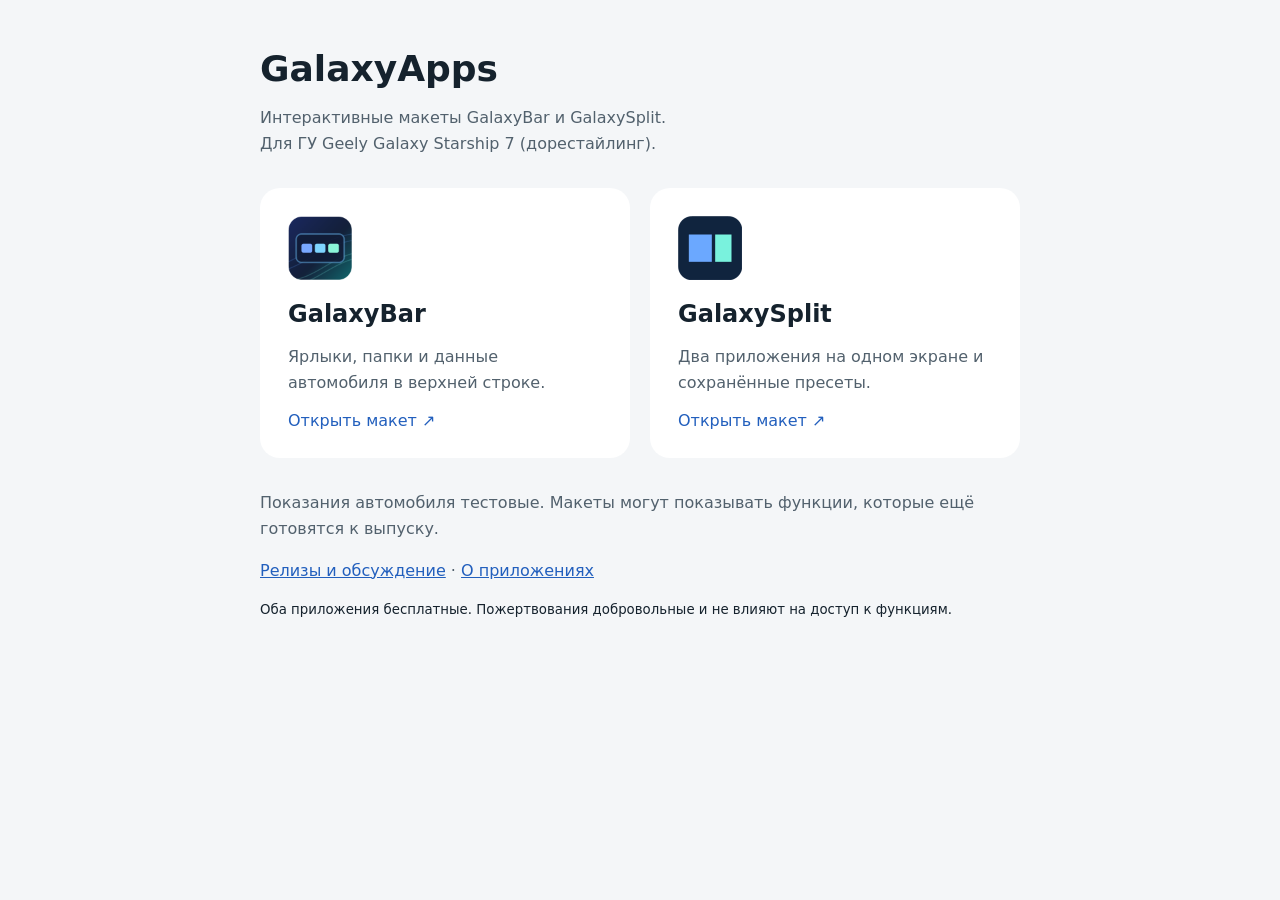
==== index.html @ 1e2ce6f6 "Host standalone GalaxyBar and GalaxySplit demos on GitHub Pages" ====
<!doctype html>
<html lang="ru">
<meta charset="utf-8">
<meta name="viewport" content="width=device-width,initial-scale=1">
<meta name="color-scheme" content="dark light">
<meta name="description" content="Интерактивные макеты GalaxyBar и GalaxySplit для ГУ Geely Galaxy Starship 7 (дорестайлинг).">
<meta http-equiv="Content-Security-Policy" content="default-src 'none'; style-src 'unsafe-inline'; img-src 'self'; base-uri 'none'; form-action 'none'">
<title>GalaxyApps — интерактивные макеты</title>
<style>
:root{color-scheme:dark light;font-family:system-ui,sans-serif;background:light-dark(#f4f6f8,#10171d);color:light-dark(#15222d,#e5edf4)}
body{margin:0;padding:48px 24px}main{max-width:760px;margin:auto}h1{font-size:36px;margin:0 0 12px}p{line-height:1.6;color:light-dark(#52616d,#a9bac8)}
.apps{display:grid;grid-template-columns:repeat(auto-fit,minmax(240px,1fr));gap:20px;margin:32px 0}
.app{display:block;padding:28px;border-radius:20px;text-decoration:none;background:light-dark(#fff,#1c2832);color:inherit}.app:hover{background:light-dark(#e7effa,#263747)}
.app img{width:64px;height:64px}.app strong{display:block;font-size:24px;margin:16px 0 8px}.app span{color:light-dark(#225fbd,#82b5ff)}a{color:light-dark(#225fbd,#82b5ff)}
small{line-height:1.6}
</style>
<main>
<h1>GalaxyApps</h1>
<p>Интерактивные макеты GalaxyBar и GalaxySplit.<br>Для ГУ Geely Galaxy Starship 7 (дорестайлинг).</p>
<div class="apps">
<a class="app" href="galaxybar/" target="_blank" rel="noopener noreferrer"><img src="assets/galaxybar.png" alt=""><strong>GalaxyBar</strong><p>Ярлыки, папки и данные автомобиля в верхней строке.</p><span>Открыть макет ↗</span></a>
<a class="app" href="galaxysplit/" target="_blank" rel="noopener noreferrer"><img src="assets/galaxysplit.png" alt=""><strong>GalaxySplit</strong><p>Два приложения на одном экране и сохранённые пресеты.</p><span>Открыть макет ↗</span></a>
</div>
<p>Показания автомобиля тестовые. Макеты могут показывать функции, которые ещё готовятся к выпуску.</p>
<p><a href="https://t.me/GalaxyAppsRU" target="_blank" rel="noopener noreferrer">Релизы и обсуждение</a> · <a href="https://github.com/backer13/GalaxyApps-updates" target="_blank" rel="noopener noreferrer">О приложениях</a></p>
<small>Оба приложения бесплатные. Пожертвования добровольные и не влияют на доступ к функциям.</small>
</main>
</html>
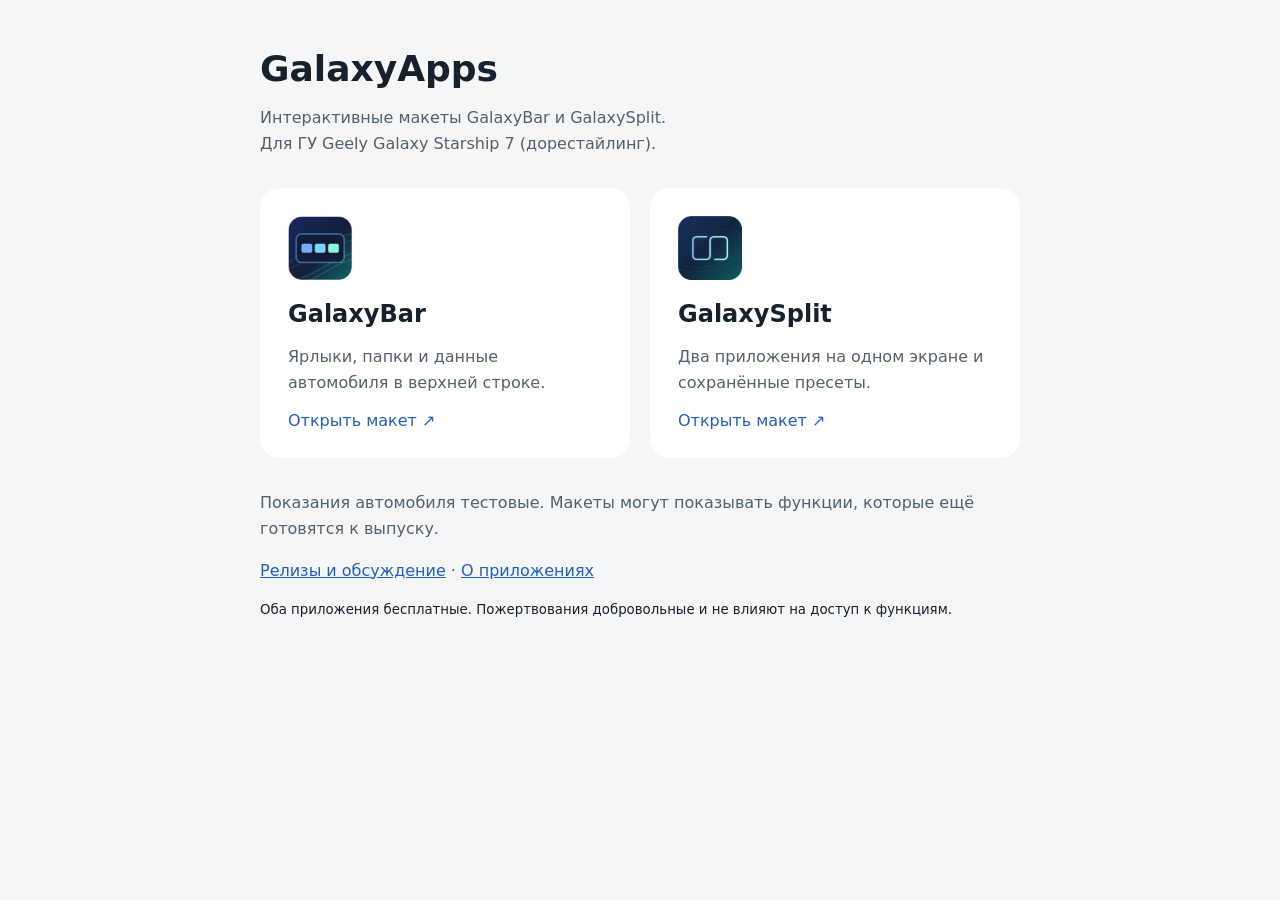
==== commit c6fe6f27: "Use the new GalaxySplit logo across Pages and GitHub readmes" ====
--- a/index.html
+++ b/index.html
@@ -19,7 +19,7 @@
 <p>Интерактивные макеты GalaxyBar и GalaxySplit.<br>Для ГУ Geely Galaxy Starship 7 (дорестайлинг).</p>
 <div class="apps">
 <a class="app" href="galaxybar/" target="_blank" rel="noopener noreferrer"><img src="assets/galaxybar.png" alt=""><strong>GalaxyBar</strong><p>Ярлыки, папки и данные автомобиля в верхней строке.</p><span>Открыть макет ↗</span></a>
-<a class="app" href="galaxysplit/" target="_blank" rel="noopener noreferrer"><img src="assets/galaxysplit.png" alt=""><strong>GalaxySplit</strong><p>Два приложения на одном экране и сохранённые пресеты.</p><span>Открыть макет ↗</span></a>
+<a class="app" href="galaxysplit/" target="_blank" rel="noopener noreferrer"><img src="assets/galaxysplit-linked.png" alt=""><strong>GalaxySplit</strong><p>Два приложения на одном экране и сохранённые пресеты.</p><span>Открыть макет ↗</span></a>
 </div>
 <p>Показания автомобиля тестовые. Макеты могут показывать функции, которые ещё готовятся к выпуску.</p>
 <p><a href="https://t.me/GalaxyAppsRU" target="_blank" rel="noopener noreferrer">Релизы и обсуждение</a> · <a href="https://github.com/backer13/GalaxyApps-updates" target="_blank" rel="noopener noreferrer">О приложениях</a></p>
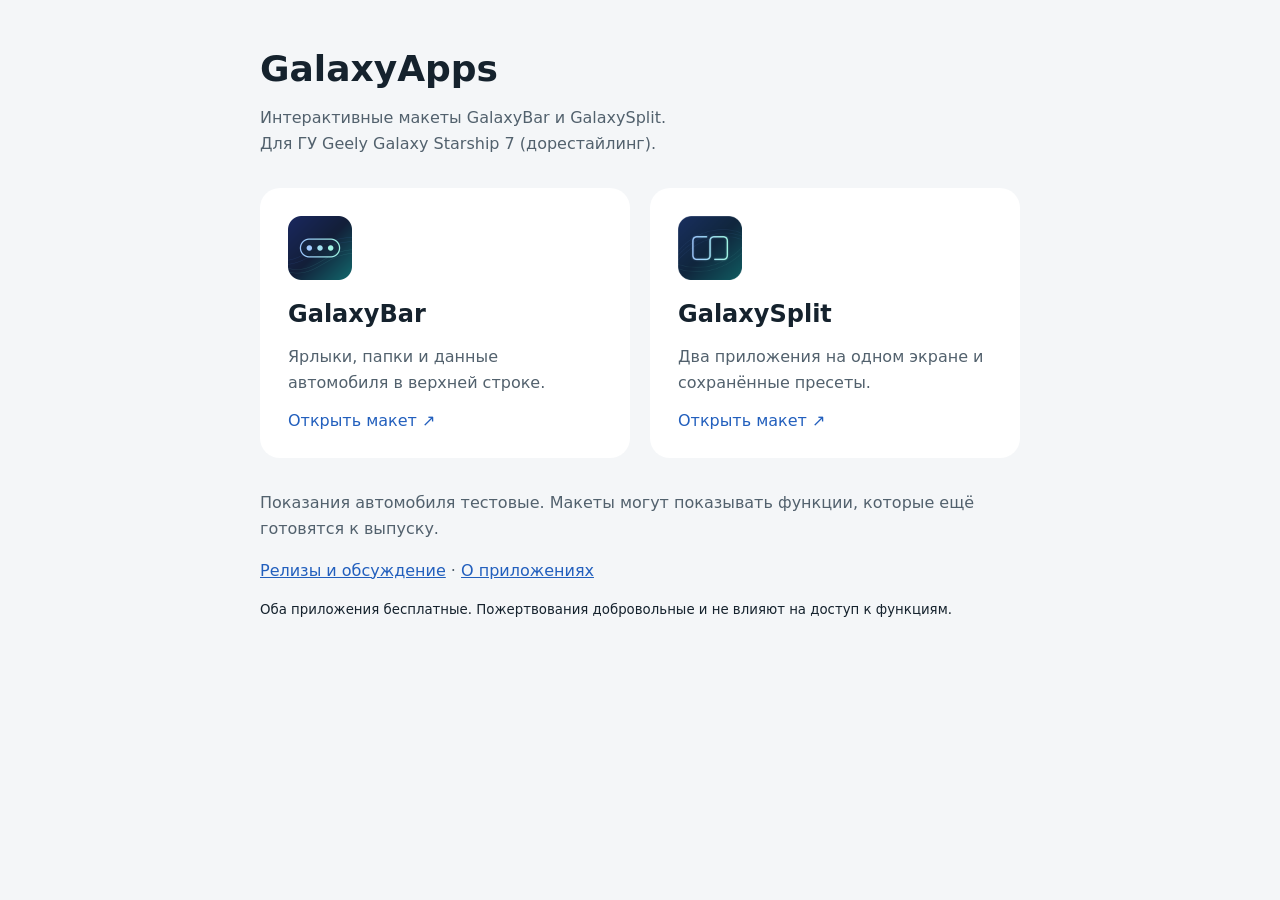
==== commit 38f5a366: "Use the three-dot GalaxyBar icon across Pages and GitHub readmes" ====
--- a/index.html
+++ b/index.html
@@ -18,7 +18,7 @@
 <h1>GalaxyApps</h1>
 <p>Интерактивные макеты GalaxyBar и GalaxySplit.<br>Для ГУ Geely Galaxy Starship 7 (дорестайлинг).</p>
 <div class="apps">
-<a class="app" href="galaxybar/" target="_blank" rel="noopener noreferrer"><img src="assets/galaxybar.png" alt=""><strong>GalaxyBar</strong><p>Ярлыки, папки и данные автомобиля в верхней строке.</p><span>Открыть макет ↗</span></a>
+<a class="app" href="galaxybar/" target="_blank" rel="noopener noreferrer"><img src="assets/galaxybar-dots.png" alt=""><strong>GalaxyBar</strong><p>Ярлыки, папки и данные автомобиля в верхней строке.</p><span>Открыть макет ↗</span></a>
 <a class="app" href="galaxysplit/" target="_blank" rel="noopener noreferrer"><img src="assets/galaxysplit-linked.png" alt=""><strong>GalaxySplit</strong><p>Два приложения на одном экране и сохранённые пресеты.</p><span>Открыть макет ↗</span></a>
 </div>
 <p>Показания автомобиля тестовые. Макеты могут показывать функции, которые ещё готовятся к выпуску.</p>
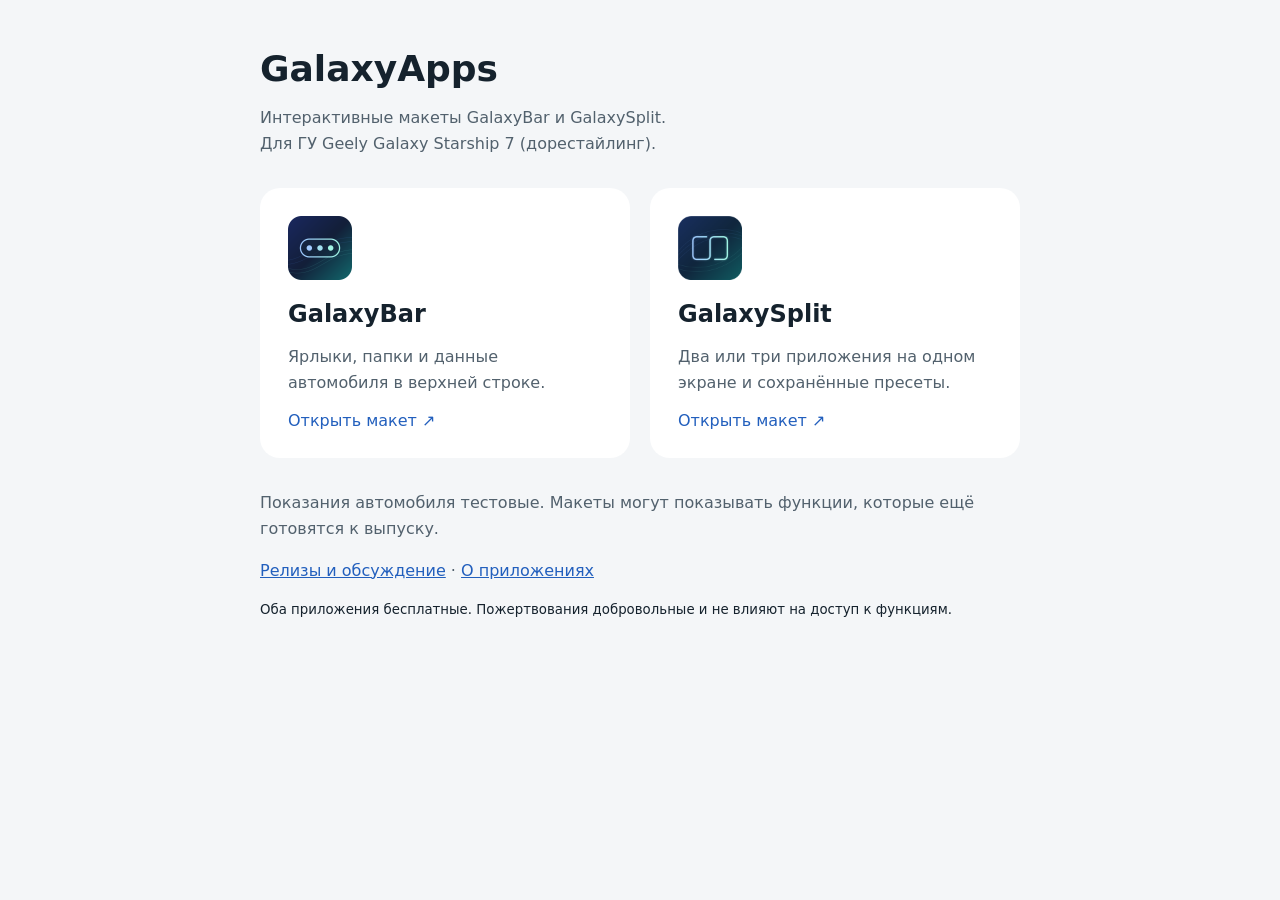
==== commit 657aaa9e: "Publish GalaxySplit 1.54 mock and verified Telegram APK link" ====
--- a/index.html
+++ b/index.html
@@ -19,7 +19,7 @@
 <p>Интерактивные макеты GalaxyBar и GalaxySplit.<br>Для ГУ Geely Galaxy Starship 7 (дорестайлинг).</p>
 <div class="apps">
 <a class="app" href="galaxybar/" target="_blank" rel="noopener noreferrer"><img src="assets/galaxybar-dots.png" alt=""><strong>GalaxyBar</strong><p>Ярлыки, папки и данные автомобиля в верхней строке.</p><span>Открыть макет ↗</span></a>
-<a class="app" href="galaxysplit/" target="_blank" rel="noopener noreferrer"><img src="assets/galaxysplit-linked.png" alt=""><strong>GalaxySplit</strong><p>Два приложения на одном экране и сохранённые пресеты.</p><span>Открыть макет ↗</span></a>
+<a class="app" href="galaxysplit/" target="_blank" rel="noopener noreferrer"><img src="assets/galaxysplit-linked.png" alt=""><strong>GalaxySplit</strong><p>Два или три приложения на одном экране и сохранённые пресеты.</p><span>Открыть макет ↗</span></a>
 </div>
 <p>Показания автомобиля тестовые. Макеты могут показывать функции, которые ещё готовятся к выпуску.</p>
 <p><a href="https://t.me/GalaxyAppsRU" target="_blank" rel="noopener noreferrer">Релизы и обсуждение</a> · <a href="https://github.com/backer13/GalaxyApps-updates" target="_blank" rel="noopener noreferrer">О приложениях</a></p>
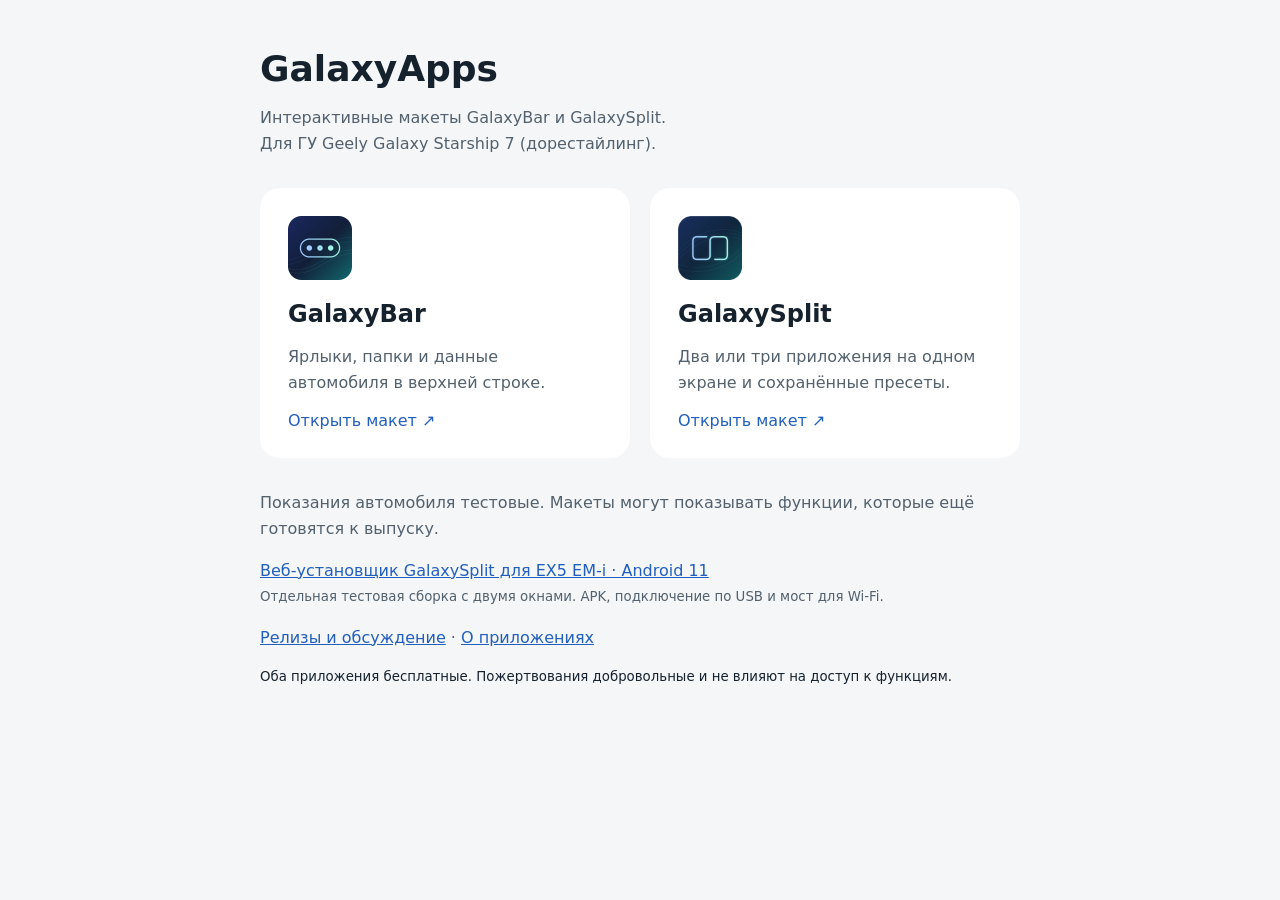
==== commit 995fbac8: "Publish EX5 EM-i web installer and test APK on Pages" ====
--- a/index.html
+++ b/index.html
@@ -22,6 +22,7 @@
 <a class="app" href="galaxysplit/" target="_blank" rel="noopener noreferrer"><img src="assets/galaxysplit-linked.png" alt=""><strong>GalaxySplit</strong><p>Два или три приложения на одном экране и сохранённые пресеты.</p><span>Открыть макет ↗</span></a>
 </div>
 <p>Показания автомобиля тестовые. Макеты могут показывать функции, которые ещё готовятся к выпуску.</p>
+<p><a href="galaxysplit-ex5/">Веб-установщик GalaxySplit для EX5 EM-i · Android 11</a><br><small>Отдельная тестовая сборка с двумя окнами. APK, подключение по USB и мост для Wi-Fi.</small></p>
 <p><a href="https://t.me/GalaxyAppsRU" target="_blank" rel="noopener noreferrer">Релизы и обсуждение</a> · <a href="https://github.com/backer13/GalaxyApps-updates" target="_blank" rel="noopener noreferrer">О приложениях</a></p>
 <small>Оба приложения бесплатные. Пожертвования добровольные и не влияют на доступ к функциям.</small>
 </main>
